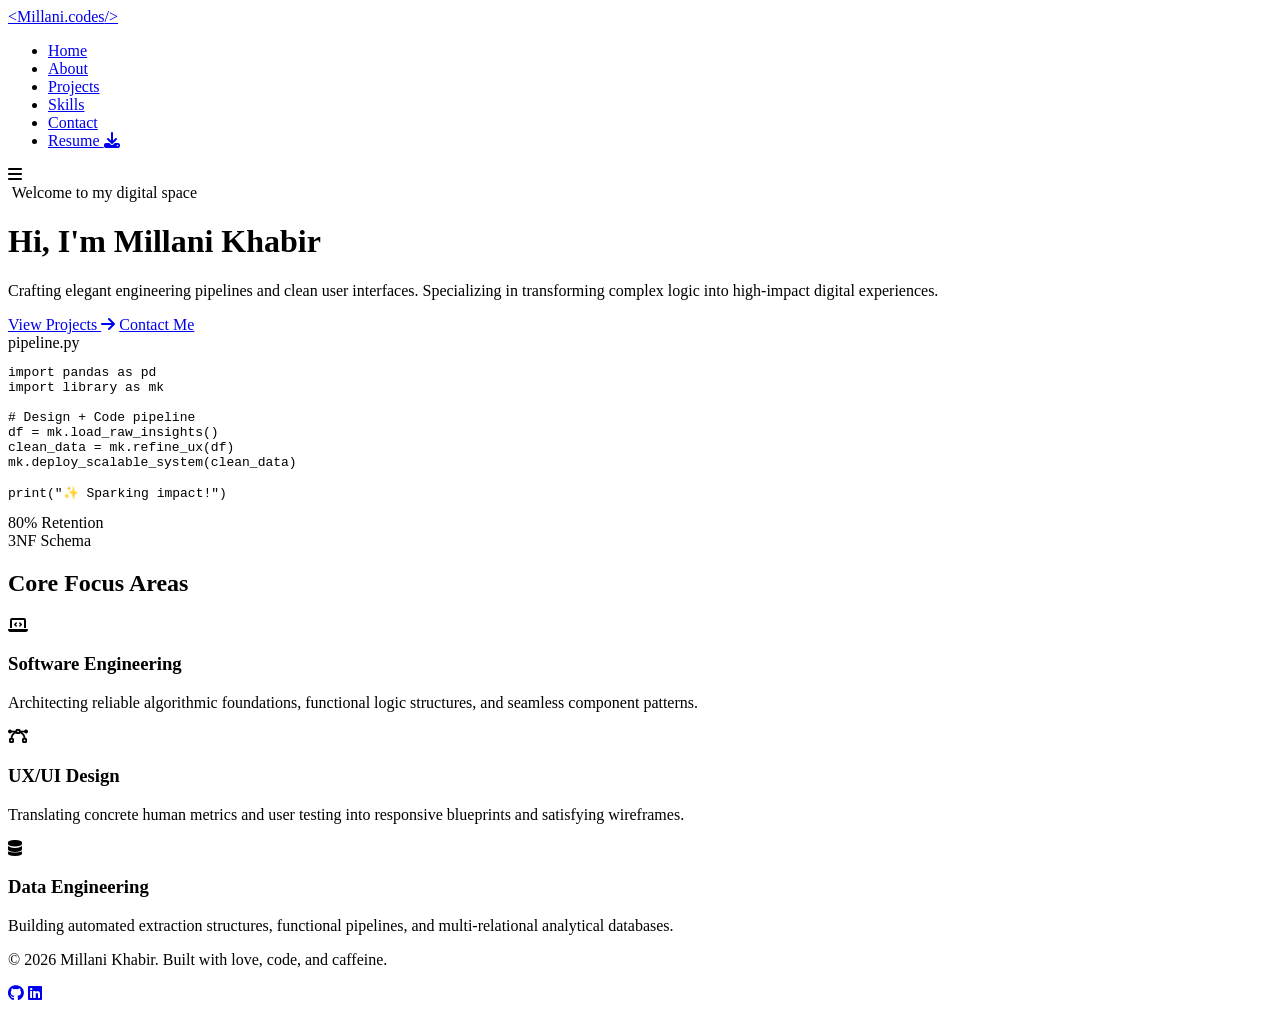
==== index.html @ d31900db "Add initial HTML structure for portfolio site file implementation" ====
<!DOCTYPE html>
<html lang="en">
<head>
    <meta charset="UTF-8">
    <meta name="viewport" content="width=device-width, initial-scale=1.0">
    <title>Millani Khabir | Portfolio</title>
    <link rel="stylesheet" href="style.css">
    <!-- Font Awesome Icons -->
    <link rel="stylesheet" href="https://cdnjs.cloudflare.com/ajax/libs/font-awesome/6.4.0/css/all.min.css">
</head>
<body>

    <!-- Navigation Bar -->
    <nav class="navbar">
        <div class="nav-container">
            <a href="index.html" class="logo">&lt;Millani<span>.codes</span>/&gt;</a>
            <ul class="nav-links">
                <li><a href="index.html" class="nav-link">Home</a></li>
                <li><a href="about.html" class="nav-link">About</a></li>
                <li><a href="projects.html" class="nav-link">Projects</a></li>
                <li><a href="skills.html" class="nav-link">Skills</a></li>
                <li><a href="contact.html" class="nav-link">Contact</a></li>
                <li><a href="assets/resume.pdf" class="btn btn-nav" download="millani_khabir.pdf">Resume <i class="fa-solid fa-download"></i></a></li>
            </ul>
            <div class="hamburger">
                <i class="fa-solid fa-bars"></i>
            </div>
        </div>
    </nav>

    <!-- Hero Section -->
    <header class="hero-section">
        <div class="container hero-container">
            <div class="hero-content scroll-reveal">
                <div class="sparkle-badge"><i class="fa-solid fa-sparkles"></i> Welcome to my digital space</div>
                <h1>Hi, I'm <span class="highlight">Millani Khabir</span></h1>
                <h2 class="typing-target"></h2>
                <p class="hero-subtitle">
                    Crafting elegant engineering pipelines and clean user interfaces. Specializing in transforming complex logic into high-impact digital experiences.
                </p>
                <div class="hero-ctas">
                    <a href="projects.html" class="btn btn-primary">View Projects <i class="fa-solid fa-arrow-right"></i></a>
                    <a href="contact.html" class="btn btn-secondary">Contact Me</a>
                </div>
            </div>

            <!-- Visual Dashboard / Code Graphics Layout -->
            <div class="hero-visual scroll-reveal">
                <div class="blob-bg"></div>
                <div class="window-card visual-card-1">
                    <div class="window-header">
                        <span class="dot red"></span><span class="dot yellow"></span><span class="dot green"></span>
                        <span class="window-title">pipeline.py</span>
                    </div>
                    <div class="window-body">
                        <pre><code><span class="keyword">import</span> pandas <span class="keyword">as</span> pd
<span class="keyword">import</span> library <span class="keyword">as</span> mk

<span class="comment"># Design + Code pipeline</span>
df = mk.load_raw_insights()
clean_data = mk.refine_ux(df)
mk.deploy_scalable_system(clean_data)

print(<span class="string">"✨ Sparking impact!"</span>)</code></pre>
                    </div>
                </div>
                <div class="window-card visual-card-2">
                    <div class="ui-mock-header">
                        <div class="ui-circle"></div>
                        <div class="ui-bar short"></div>
                    </div>
                    <div class="ui-mock-metrics">
                        <div class="ui-metric-box">
                            <span class="metric-val">80%</span>
                            <span class="metric-lbl">Retention</span>
                        </div>
                        <div class="ui-metric-box">
                            <span class="metric-val">3NF</span>
                            <span class="metric-lbl">Schema</span>
                        </div>
                    </div>
                </div>
            </div>
        </div>
    </header>

    <!-- Pillar Previews -->
    <section class="section preview-section">
        <div class="container">
            <h2 class="section-title text-center scroll-reveal">Core Focus Areas</h2>
            <div class="preview-grid">
                <div class="preview-card scroll-reveal">
                    <div class="icon-box"><i class="fa-solid fa-laptop-code"></i></div>
                    <h3>Software Engineering</h3>
                    <p>Architecting reliable algorithmic foundations, functional logic structures, and seamless component patterns.</p>
                </div>
                <div class="preview-card scroll-reveal">
                    <div class="icon-box"><i class="fa-solid fa-bezier-curve"></i></div>
                    <h3>UX/UI Design</h3>
                    <p>Translating concrete human metrics and user testing into responsive blueprints and satisfying wireframes.</p>
                </div>
                <div class="preview-card scroll-reveal">
                    <div class="icon-box"><i class="fa-solid fa-database"></i></div>
                    <h3>Data Engineering</h3>
                    <p>Building automated extraction structures, functional pipelines, and multi-relational analytical databases.</p>
                </div>
            </div>
        </div>
    </section>

    <!-- Footer -->
    <footer class="footer">
        <div class="container footer-content">
            <p>&copy; 2026 Millani Khabir. Built with love, code, and caffeine.</p>
            <div class="footer-socials">
                <a href="https://github.com/millanik" target="_blank"><i class="fa-brands fa-github"></i></a>
                <a href="https://linkedin.com/in/millanik" target="_blank"><i class="fa-brands fa-linkedin"></i></a>
            </div>
        </div>
    </footer>

    <script src="script.js"></script>
</body>
</html>
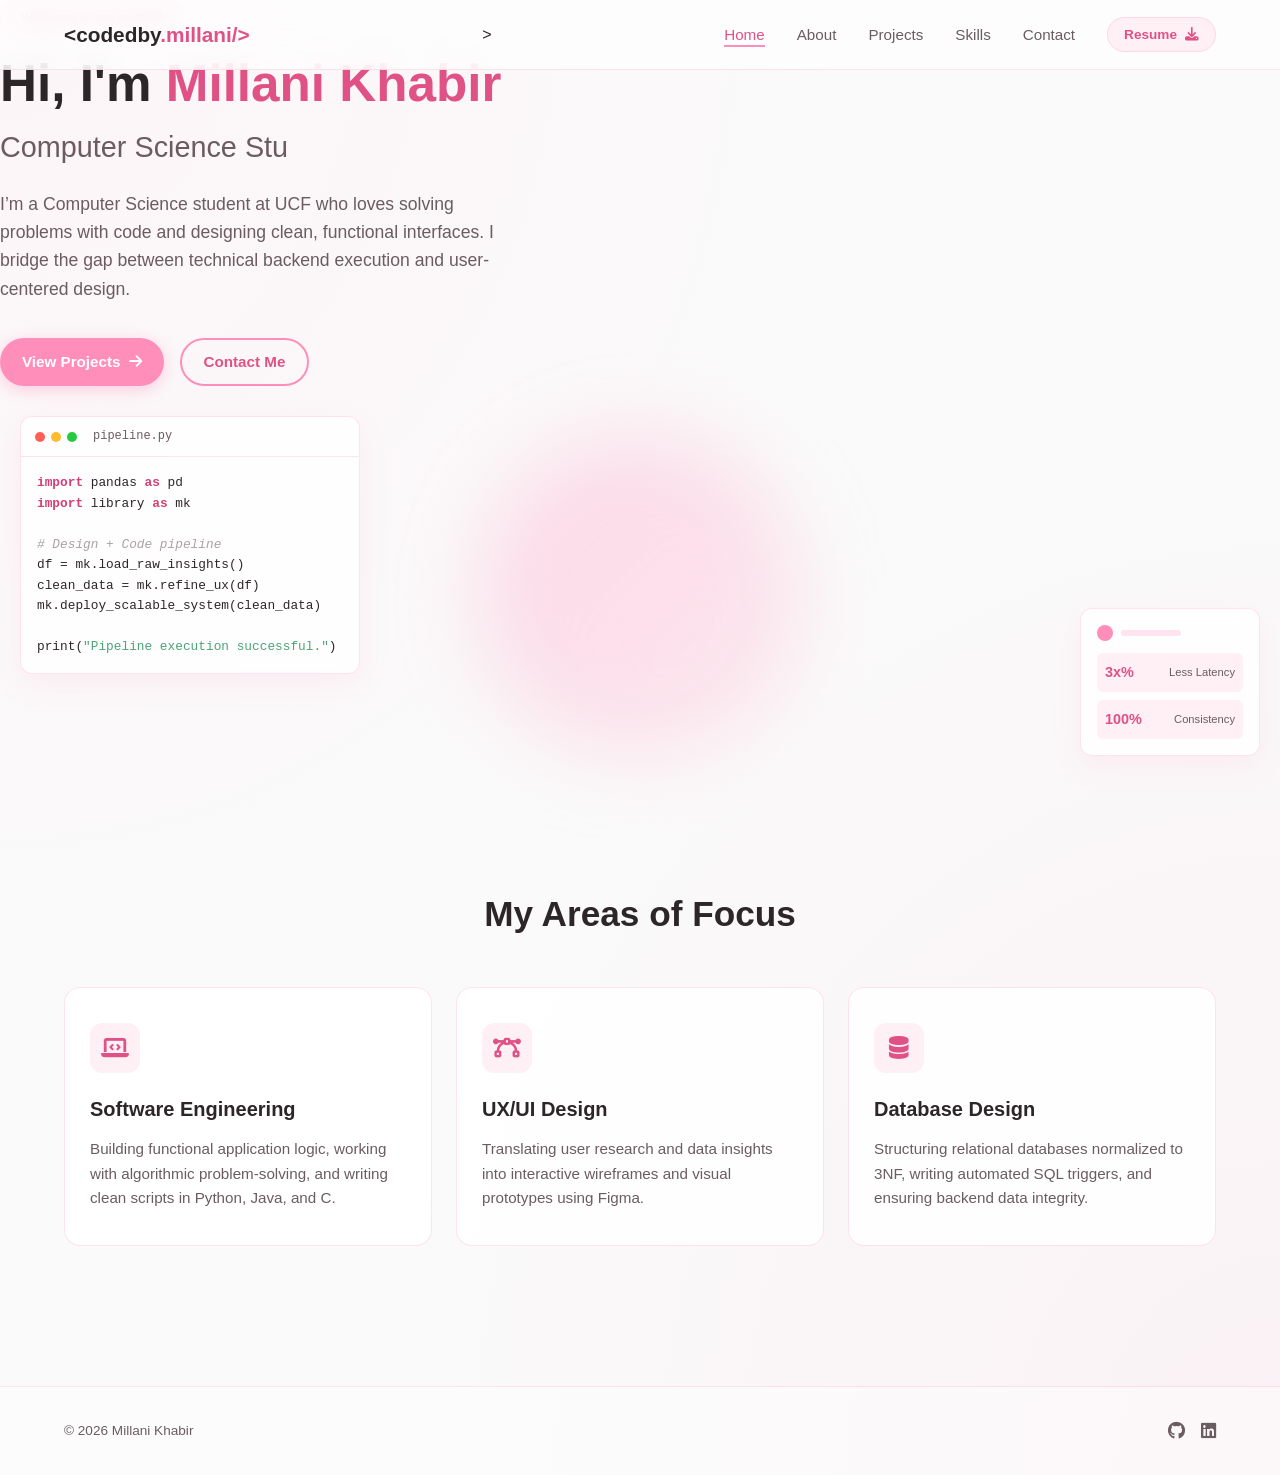
==== commit e15a5de6: "Fix logo link syntax in navigation bar" ====
--- a/index.html
+++ b/index.html
@@ -13,7 +13,7 @@
     <!-- Navigation Bar -->
     <nav class="navbar">
         <div class="nav-container">
-            <a href="index.html" class="logo">&lt;Millani<span>.codes</span>/&gt;</a>
+            <a href="index.html" class="logo">&lt;codedby<span>.millani/&gt;</span></a>>
             <ul class="nav-links">
                 <li><a href="index.html" class="nav-link">Home</a></li>
                 <li><a href="about.html" class="nav-link">About</a></li>
@@ -29,20 +29,18 @@
     </nav>
 
     <!-- Hero Section -->
-    <header class="hero-section">
-        <div class="container hero-container">
-            <div class="hero-content scroll-reveal">
-                <div class="sparkle-badge"><i class="fa-solid fa-sparkles"></i> Welcome to my digital space</div>
-                <h1>Hi, I'm <span class="highlight">Millani Khabir</span></h1>
-                <h2 class="typing-target"></h2>
-                <p class="hero-subtitle">
-                    Crafting elegant engineering pipelines and clean user interfaces. Specializing in transforming complex logic into high-impact digital experiences.
-                </p>
-                <div class="hero-ctas">
-                    <a href="projects.html" class="btn btn-primary">View Projects <i class="fa-solid fa-arrow-right"></i></a>
-                    <a href="contact.html" class="btn btn-secondary">Contact Me</a>
-                </div>
-            </div>
+    <div class="hero-content scroll-reveal">
+    <div class="sparkle-badge"><i class="fa-solid fa-hand-wave"></i> Welcome to my portfolio</div>
+    <h1>Hi, I'm <span class="highlight">Millani Khabir</span></h1>
+    <h2 class="typing-target"></h2>
+    <p class="hero-subtitle">
+        I’m a Computer Science student at UCF who loves solving problems with code and designing clean, functional interfaces. I bridge the gap between technical backend execution and user-centered design.
+    </p>
+    <div class="hero-ctas">
+        <a href="projects.html" class="btn btn-primary">View Projects <i class="fa-solid fa-arrow-right"></i></a>
+        <a href="contact.html" class="btn btn-secondary">Contact Me</a>
+    </div>
+</div>
 
             <!-- Visual Dashboard / Code Graphics Layout -->
             <div class="hero-visual scroll-reveal">
@@ -61,7 +59,7 @@
 clean_data = mk.refine_ux(df)
 mk.deploy_scalable_system(clean_data)
 
-print(<span class="string">"✨ Sparking impact!"</span>)</code></pre>
+print(<span class="string">"Pipeline execution successful."</span>)</code></pre>
                     </div>
                 </div>
                 <div class="window-card visual-card-2">
@@ -71,12 +69,12 @@
                     </div>
                     <div class="ui-mock-metrics">
                         <div class="ui-metric-box">
-                            <span class="metric-val">80%</span>
-                            <span class="metric-lbl">Retention</span>
+                            <span class="metric-val">3x%</span>
+                            <span class="metric-lbl">Less Latency</span>
                         </div>
                         <div class="ui-metric-box">
-                            <span class="metric-val">3NF</span>
-                            <span class="metric-lbl">Schema</span>
+                            <span class="metric-val">100%</span>
+                            <span class="metric-lbl">Consistency</span>
                         </div>
                     </div>
                 </div>
@@ -86,32 +84,35 @@
 
     <!-- Pillar Previews -->
     <section class="section preview-section">
-        <div class="container">
-            <h2 class="section-title text-center scroll-reveal">Core Focus Areas</h2>
-            <div class="preview-grid">
-                <div class="preview-card scroll-reveal">
-                    <div class="icon-box"><i class="fa-solid fa-laptop-code"></i></div>
-                    <h3>Software Engineering</h3>
-                    <p>Architecting reliable algorithmic foundations, functional logic structures, and seamless component patterns.</p>
-                </div>
-                <div class="preview-card scroll-reveal">
-                    <div class="icon-box"><i class="fa-solid fa-bezier-curve"></i></div>
-                    <h3>UX/UI Design</h3>
-                    <p>Translating concrete human metrics and user testing into responsive blueprints and satisfying wireframes.</p>
-                </div>
-                <div class="preview-card scroll-reveal">
-                    <div class="icon-box"><i class="fa-solid fa-database"></i></div>
-                    <h3>Data Engineering</h3>
-                    <p>Building automated extraction structures, functional pipelines, and multi-relational analytical databases.</p>
-                </div>
+    <div class="container">
+        <h2 class="section-title text-center scroll-reveal">My Areas of Focus</h2>
+        <div class="preview-grid">
+            <!-- Focus 1 -->
+            <div class="preview-card scroll-reveal">
+                <div class="icon-box"><i class="fa-solid fa-laptop-code"></i></div>
+                <h3>Software Engineering</h3>
+                <p>Building functional application logic, working with algorithmic problem-solving, and writing clean scripts in Python, Java, and C.</p>
+            </div>
+            <!-- Focus 2 -->
+            <div class="preview-card scroll-reveal">
+                <div class="icon-box"><i class="fa-solid fa-bezier-curve"></i></div>
+                <h3>UX/UI Design</h3>
+                <p>Translating user research and data insights into interactive wireframes and visual prototypes using Figma.</p>
+            </div>
+            <!-- Focus 3 -->
+            <div class="preview-card scroll-reveal">
+                <div class="icon-box"><i class="fa-solid fa-database"></i></div>
+                <h3>Database Design</h3>
+                <p>Structuring relational databases normalized to 3NF, writing automated SQL triggers, and ensuring backend data integrity.</p>
             </div>
         </div>
-    </section>
+    </div>
+</section>
 
     <!-- Footer -->
     <footer class="footer">
         <div class="container footer-content">
-            <p>&copy; 2026 Millani Khabir. Built with love, code, and caffeine.</p>
+            <p>&copy; 2026 Millani Khabir</p>
             <div class="footer-socials">
                 <a href="https://github.com/millanik" target="_blank"><i class="fa-brands fa-github"></i></a>
                 <a href="https://linkedin.com/in/millanik" target="_blank"><i class="fa-brands fa-linkedin"></i></a>
--- a/style.css
+++ b/style.css
@@ -0,0 +1,853 @@
+/* --- Style Configuration Variables --- */
+:root {
+    --primary-pink: #ff8ebb;
+    --primary-hover: #ff6b9e;
+    --dark-pink: #e05286;
+    --light-pink-bg: #fff0f5;
+    --soft-white: #fafafa;
+    --text-dark: #2d2629;
+    --text-muted: #6b5c62;
+    --card-bg: rgba(255, 255, 255, 0.85);
+    --border-color: rgba(255, 142, 187, 0.25);
+    --font-stack: -apple-system, BlinkMacSystemFont, 'Segoe UI', Roboto, Helvetica, Arial, sans-serif;
+    --transition-smooth: all 0.3s cubic-bezier(0.4, 0, 0.2, 1);
+}
+
+/* --- Base Formats & Typography --- */
+* {
+    margin: 0;
+    padding: 0;
+    box-sizing: border-box;
+}
+
+body {
+    font-family: var(--font-stack);
+    background-color: var(--soft-white);
+    background-image: 
+        radial-gradient(at 0% 0%, rgba(255, 240, 245, 0.5) 0px, transparent 50%),
+        radial-gradient(at 100% 100%, rgba(255, 142, 187, 0.08) 0px, transparent 50%);
+    color: var(--text-dark);
+    line-height: 1.6;
+    min-height: 100vh;
+    display: flex;
+    flex-direction: column;
+}
+
+.container {
+    width: 90%;
+    max-width: 1200px;
+    margin: 0 auto;
+}
+
+.page-margin {
+    margin-top: 100px;
+    flex: 1;
+}
+
+a {
+    text-decoration: none;
+    color: inherit;
+    transition: var(--transition-smooth);
+}
+
+/* --- Layout Buttons --- */
+.btn {
+    display: inline-flex;
+    align-items: center;
+    gap: 8px;
+    padding: 10px 22px;
+    border-radius: 30px;
+    font-weight: 600;
+    font-size: 0.95rem;
+    cursor: pointer;
+    transition: var(--transition-smooth);
+    border: none;
+}
+
+.btn-primary {
+    background-color: var(--primary-pink);
+    color: white;
+    box-shadow: 0 4px 15px rgba(255, 142, 187, 0.4);
+}
+
+.btn-primary:hover {
+    background-color: var(--primary-hover);
+    transform: translateY(-2px);
+    box-shadow: 0 6px 20px rgba(255, 142, 187, 0.5);
+}
+
+.btn-secondary {
+    background-color: transparent;
+    color: var(--dark-pink);
+    border: 2px solid var(--primary-pink);
+}
+
+.btn-secondary:hover {
+    background-color: var(--light-pink-bg);
+    transform: translateY(-2px);
+}
+
+.btn-nav {
+    background-color: var(--light-pink-bg);
+    color: var(--dark-pink);
+    border: 1px solid var(--border-color);
+    padding: 6px 16px;
+    font-size: 0.85rem;
+}
+
+.btn-nav:hover {
+    background-color: var(--primary-pink);
+    color: white;
+}
+
+.btn-card {
+    background-color: var(--soft-white);
+    color: var(--text-dark);
+    border: 1px solid var(--border-color);
+    padding: 8px 16px;
+    font-size: 0.85rem;
+    border-radius: 8px;
+}
+
+.btn-card:hover {
+    border-color: var(--primary-pink);
+    color: var(--dark-pink);
+    background-color: var(--light-pink-bg);
+}
+
+/* --- Responsive Navigation Structure --- */
+.navbar {
+    position: fixed;
+    top: 0;
+    left: 0;
+    width: 100%;
+    height: 70px;
+    background-color: rgba(254, 254, 254, 0.8);
+    backdrop-filter: blur(12px);
+    -webkit-backdrop-filter: blur(12px);
+    border-bottom: 1px solid var(--border-color);
+    z-index: 1000;
+}
+
+.nav-container {
+    display: flex;
+    justify-content: space-between;
+    align-items: center;
+    height: 100%;
+    width: 90%;
+    max-width: 1200px;
+    margin: 0 auto;
+}
+
+.logo {
+    font-size: 1.3rem;
+    font-weight: 700;
+    color: var(--text-dark);
+}
+
+.logo span {
+    color: var(--dark-pink);
+}
+
+.nav-links {
+    display: flex;
+    align-items: center;
+    gap: 32px;
+    list-style: none;
+}
+
+.nav-link {
+    font-size: 0.95rem;
+    font-weight: 500;
+    color: var(--text-muted);
+    position: relative;
+    padding: 4px 0;
+}
+
+.nav-link:hover, .nav-link.active-link {
+    color: var(--dark-pink);
+}
+
+.nav-link::after {
+    content: '';
+    position: absolute;
+    bottom: 0;
+    left: 0;
+    width: 0;
+    height: 2px;
+    background-color: var(--primary-pink);
+    transition: var(--transition-smooth);
+}
+
+.nav-link:hover::after, .nav-link.active-link::after {
+    width: 100%;
+}
+
+.hamburger {
+    display: none;
+    font-size: 1.4rem;
+    color: var(--text-dark);
+    cursor: pointer;
+}
+
+/* --- Homepage Layout Components --- */
+.hero-section {
+    min-height: 90vh;
+    display: flex;
+    align-items: center;
+    padding: 100px 0 60px 0;
+    overflow: hidden;
+}
+
+.hero-container {
+    display: grid;
+    grid-template-columns: 1.1fr 0.9fr;
+    gap: 60px;
+    align-items: center;
+}
+
+.sparkle-badge {
+    display: inline-flex;
+    align-items: center;
+    gap: 6px;
+    background-color: var(--light-pink-bg);
+    color: var(--dark-pink);
+    padding: 6px 14px;
+    border-radius: 20px;
+    font-size: 0.8rem;
+    font-weight: 600;
+    margin-bottom: 20px;
+    border: 1px solid rgba(255, 142, 187, 0.3);
+}
+
+.hero-content h1 {
+    font-size: 3.2rem;
+    line-height: 1.15;
+    margin-bottom: 10px;
+}
+
+.highlight {
+    color: var(--dark-pink);
+    position: relative;
+    display: inline-block;
+}
+
+.hero-content h2 {
+    font-size: 1.8rem;
+    color: var(--text-muted);
+    margin-bottom: 20px;
+    font-weight: 500;
+    min-height: 40px;
+}
+
+.hero-subtitle {
+    font-size: 1.1rem;
+    color: var(--text-muted);
+    margin-bottom: 35px;
+    max-width: 520px;
+}
+
+.hero-ctas {
+    display: flex;
+    gap: 16px;
+}
+
+/* --- Hero Graphics Showcase --- */
+.hero-visual {
+    position: relative;
+    display: flex;
+    justify-content: center;
+    align-items: center;
+    height: 420px;
+    width: 100%;
+}
+
+.blob-bg {
+    position: absolute;
+    width: 320px;
+    height: 320px;
+    background: linear-gradient(135deg, rgba(255,142,187,0.3) 0%, rgba(255,200,220,0.4) 100%);
+    filter: blur(40px);
+    border-radius: 50%;
+    z-index: 1;
+}
+
+.window-card {
+    background: var(--card-bg);
+    border: 1px solid var(--border-color);
+    border-radius: 12px;
+    box-shadow: 0 10px 30px rgba(255, 142, 187, 0.1);
+    backdrop-filter: blur(8px);
+    -webkit-backdrop-filter: blur(8px);
+    position: absolute;
+    z-index: 2;
+    transition: var(--transition-smooth);
+}
+
+.window-card:hover {
+    transform: translateY(-4px);
+    box-shadow: 0 15px 35px rgba(255, 142, 187, 0.15);
+}
+
+.visual-card-1 {
+    width: 340px;
+    top: 30px;
+    left: 20px;
+}
+
+.window-header {
+    display: flex;
+    align-items: center;
+    gap: 6px;
+    padding: 10px 14px;
+    border-bottom: 1px solid var(--border-color);
+}
+
+.dot {
+    width: 10px;
+    height: 10px;
+    border-radius: 50%;
+}
+
+.dot.red { background-color: #ff5f56; }
+.dot.yellow { background-color: #ffbd2e; }
+.dot.green { background-color: #27c93f; }
+
+.window-title {
+    font-size: 0.75rem;
+    font-family: monospace;
+    color: var(--text-muted);
+    margin-left: 10px;
+}
+
+.window-body {
+    padding: 16px;
+    font-family: monospace;
+    font-size: 0.8rem;
+    color: var(--text-dark);
+}
+
+.keyword { color: #d33f77; font-weight: bold; }
+.comment { color: #aaa1a4; font-style: italic; }
+.string { color: #4ba377; }
+
+.visual-card-2 {
+    width: 180px;
+    bottom: 50px;
+    right: 20px;
+    padding: 16px;
+}
+
+.ui-mock-header {
+    display: flex;
+    align-items: center;
+    gap: 8px;
+    margin-bottom: 12px;
+}
+
+.ui-circle {
+    width: 16px;
+    height: 16px;
+    background-color: var(--primary-pink);
+    border-radius: 50%;
+}
+
+.ui-bar {
+    height: 6px;
+    background-color: var(--border-color);
+    border-radius: 4px;
+}
+
+.ui-bar.short { width: 60px; }
+
+.ui-mock-metrics {
+    display: flex;
+    flex-direction: column;
+    gap: 8px;
+}
+
+.ui-metric-box {
+    background-color: var(--light-pink-bg);
+    padding: 8px;
+    border-radius: 6px;
+    display: flex;
+    justify-content: space-between;
+    align-items: center;
+}
+
+.metric-val {
+    font-size: 0.9rem;
+    font-weight: 700;
+    color: var(--dark-pink);
+}
+
+.metric-lbl {
+    font-size: 0.7rem;
+    color: var(--text-muted);
+}
+
+/* --- Focus Area Core Layout Previews --- */
+.section {
+    padding: 80px 0;
+}
+
+.text-center { text-align: center; }
+
+.section-title {
+    font-size: 2.2rem;
+    margin-bottom: 45px;
+    position: relative;
+}
+
+.preview-grid {
+    display: grid;
+    grid-template-columns: repeat(auto-fit, minmax(280px, 1fr));
+    gap: 24px;
+}
+
+.preview-card {
+    background: var(--card-bg);
+    border: 1px solid var(--border-color);
+    padding: 35px 25px;
+    border-radius: 16px;
+    transition: var(--transition-smooth);
+}
+
+.preview-card:hover {
+    transform: translateY(-6px);
+    border-color: var(--primary-pink);
+    box-shadow: 0 12px 25px rgba(255, 142, 187, 0.08);
+}
+
+.icon-box {
+    width: 50px;
+    height: 50px;
+    background-color: var(--light-pink-bg);
+    color: var(--dark-pink);
+    display: flex;
+    align-items: center;
+    justify-content: center;
+    border-radius: 12px;
+    font-size: 1.4rem;
+    margin-bottom: 20px;
+}
+
+.preview-card h3 {
+    font-size: 1.25rem;
+    margin-bottom: 12px;
+}
+
+.preview-card p {
+    color: var(--text-muted);
+    font-size: 0.95rem;
+}
+
+/* --- About Structure Components --- */
+.section-badge {
+    display: inline-block;
+    color: var(--dark-pink);
+    font-size: 0.85rem;
+    font-weight: 700;
+    text-transform: uppercase;
+    letter-spacing: 1px;
+    margin-bottom: 10px;
+}
+
+.page-title {
+    font-size: 2.6rem;
+    margin-bottom: 25px;
+}
+
+.section-subtitle {
+    color: var(--text-muted);
+    max-width: 600px;
+    margin: 0 auto 40px auto;
+}
+
+.about-wrapper {
+    display: grid;
+    grid-template-columns: 1.2fr 0.8fr;
+    gap: 40px;
+    align-items: start;
+}
+
+.about-main-text p {
+    margin-bottom: 20px;
+    font-size: 1.05rem;
+    color: var(--text-dark);
+}
+
+.focus-card {
+    background: var(--card-bg);
+    border: 1px solid var(--border-color);
+    border-radius: 16px;
+    padding: 30px;
+    box-shadow: 0 4px 20px rgba(0,0,0,0.02);
+}
+
+.focus-card h3 {
+    font-size: 1.2rem;
+    margin-bottom: 20px;
+    display: flex;
+    align-items: center;
+    gap: 10px;
+    color: var(--dark-pink);
+}
+
+.focus-list {
+    list-style: none;
+    display: flex;
+    flex-direction: column;
+    gap: 16px;
+}
+
+.focus-list li {
+    display: flex;
+    flex-direction: column;
+    gap: 4px;
+    padding-left: 12px;
+    border-left: 2px solid var(--primary-pink);
+}
+
+.focus-list strong {
+    font-size: 0.95rem;
+}
+
+.focus-list span {
+    font-size: 0.85rem;
+    color: var(--text-muted);
+}
+
+/* --- Projects Interactive Layout Section --- */
+.filter-wrapper {
+    display: flex;
+    justify-content: center;
+    gap: 12px;
+    margin-bottom: 40px;
+    flex-wrap: wrap;
+}
+
+.filter-btn {
+    background-color: transparent;
+    border: 1px solid var(--border-color);
+    padding: 8px 18px;
+    border-radius: 20px;
+    font-weight: 500;
+    font-size: 0.9rem;
+    cursor: pointer;
+    color: var(--text-muted);
+    transition: var(--transition-smooth);
+}
+
+.filter-btn:hover, .filter-btn.active {
+    background-color: var(--primary-pink);
+    color: white;
+    border-color: var(--primary-pink);
+}
+
+.projects-grid {
+    display: grid;
+    grid-template-columns: repeat(auto-fill, minmax(320px, 1fr));
+    gap: 24px;
+}
+
+.project-card {
+    background: var(--card-bg);
+    border: 1px solid var(--border-color);
+    border-radius: 16px;
+    padding: 24px;
+    display: flex;
+    flex-direction: column;
+    transition: var(--transition-smooth);
+}
+
+.project-card.hide {
+    display: none;
+}
+
+.project-header {
+    margin-bottom: 14px;
+}
+
+.proj-category {
+    font-size: 0.75rem;
+    font-weight: 600;
+    color: var(--dark-pink);
+    background-color: var(--light-pink-bg);
+    padding: 4px 10px;
+    border-radius: 12px;
+}
+
+.project-card h3 {
+    font-size: 1.3rem;
+    margin-bottom: 10px;
+}
+
+.project-card p {
+    font-size: 0.95rem;
+    color: var(--text-muted);
+    margin-bottom: 20px;
+    flex: 1;
+}
+
+.tech-tags {
+    display: flex;
+    gap: 8px;
+    flex-wrap: wrap;
+    margin-bottom: 20px;
+}
+
+.tech-tags span {
+    font-size: 0.75rem;
+    background-color: rgba(0, 0, 0, 0.04);
+    padding: 4px 10px;
+    border-radius: 6px;
+    font-weight: 500;
+}
+
+.project-links {
+    display: flex;
+    gap: 10px;
+}
+
+/* --- Skills Inventory Section --- */
+.skills-grid {
+    display: grid;
+    grid-template-columns: repeat(auto-fit, minmax(300px, 1fr));
+    gap: 24px;
+}
+
+.skills-card {
+    background: var(--card-bg);
+    border: 1px solid var(--border-color);
+    border-radius: 16px;
+    padding: 24px;
+}
+
+.skills-card-header {
+    display: flex;
+    align-items: center;
+    gap: 12px;
+    margin-bottom: 18px;
+    color: var(--dark-pink);
+}
+
+.skills-card-header i {
+    font-size: 1.2rem;
+}
+
+.skills-card-header h3 {
+    font-size: 1.15rem;
+    color: var(--text-dark);
+}
+
+.pill-container {
+    display: flex;
+    gap: 8px;
+    flex-wrap: wrap;
+}
+
+.pill {
+    background-color: white;
+    border: 1px solid rgba(255, 142, 187, 0.15);
+    padding: 6px 14px;
+    border-radius: 20px;
+    font-size: 0.85rem;
+    font-weight: 500;
+    transition: var(--transition-smooth);
+}
+
+.skills-card:hover .pill {
+    border-color: rgba(255, 142, 187, 0.4);
+}
+
+/* --- Contact & Request Layout Card --- */
+.contact-grid {
+    display: grid;
+    grid-template-columns: 0.9fr 1.1fr;
+    gap: 40px;
+    align-items: start;
+    max-width: 900px;
+    margin: 40px auto 0 auto;
+}
+
+.contact-info h3 {
+    font-size: 1.4rem;
+    margin-bottom: 14px;
+}
+
+.contact-info p {
+    color: var(--text-muted);
+    margin-bottom: 30px;
+}
+
+.info-links {
+    display: flex;
+    flex-direction: column;
+    gap: 16px;
+}
+
+.info-item {
+    display: flex;
+    align-items: center;
+    gap: 14px;
+    padding: 14px;
+    background: var(--card-bg);
+    border: 1px solid var(--border-color);
+    border-radius: 12px;
+    font-weight: 500;
+    font-size: 0.95rem;
+}
+
+.info-item i {
+    font-size: 1.2rem;
+    color: var(--dark-pink);
+    width: 24px;
+    text-align: center;
+}
+
+.info-item:hover {
+    border-color: var(--primary-pink);
+    transform: translateX(4px);
+}
+
+.contact-form-card {
+    background: var(--card-bg);
+    border: 1px solid var(--border-color);
+    padding: 30px;
+    border-radius: 16px;
+    box-shadow: 0 4px 20px rgba(0,0,0,0.01);
+}
+
+.form-group {
+    display: flex;
+    flex-direction: column;
+    gap: 6px;
+    margin-bottom: 18px;
+}
+
+.form-group label {
+    font-size: 0.85rem;
+    font-weight: 600;
+    color: var(--text-dark);
+}
+
+.form-group input, .form-group textarea {
+    font-family: var(--font-stack);
+    padding: 12px;
+    border: 1px solid var(--border-color);
+    background-color: rgba(255,255,255,0.6);
+    border-radius: 8px;
+    outline: none;
+    font-size: 0.95rem;
+    transition: var(--transition-smooth);
+}
+
+.form-group input:focus, .form-group textarea:focus {
+    border-color: var(--primary-pink);
+    background-color: white;
+    box-shadow: 0 0 0 3px rgba(255, 142, 187, 0.15);
+}
+
+.full-width {
+    width: 100%;
+    justify-content: center;
+}
+
+/* --- Universal Static Footer --- */
+.footer {
+    border-top: 1px solid var(--border-color);
+    padding: 30px 0;
+    background-color: rgba(255, 255, 255, 0.4);
+    margin-top: 60px;
+}
+
+.footer-content {
+    display: flex;
+    justify-content: space-between;
+    align-items: center;
+    flex-wrap: wrap;
+    gap: 16px;
+    font-size: 0.85rem;
+    color: var(--text-muted);
+}
+
+.footer-socials {
+    display: flex;
+    gap: 16px;
+    font-size: 1.1rem;
+}
+
+/* --- Reveal Mechanics Animations --- */
+.scroll-reveal {
+    opacity: 0;
+    transform: translateY(20px);
+    transition: opacity 0.6s ease-out, transform 0.6s ease-out;
+}
+
+.scroll-reveal.visible {
+    opacity: 1;
+    transform: translateY(0);
+}
+
+.animate-fade {
+    animation: fadeIn 0.5s ease-in-out forwards;
+}
+
+@keyframes fadeIn {
+    from { opacity: 0; transform: translateY(10px); }
+    to { opacity: 1; transform: translateY(0); }
+}
+
+/* --- Responsive Layout Breakers --- */
+@media (max-width: 992px) {
+    .hero-section {
+        padding-top: 120px;
+    }
+    .hero-container {
+        grid-template-columns: 1fr;
+        text-align: center;
+        padding-bottom: 20px;
+        gap: 40px;
+    }
+    .hero-content h1 { font-size: 2.8rem; }
+    .hero-subtitle { margin: 0 auto 30px auto; }
+    .hero-ctas { justify-content: center; }
+    .hero-visual { 
+        height: auto; 
+        min-height: 380px;
+        margin-top: 40px; 
+        flex-direction: column;
+        gap: 20px;
+    }
+    .visual-card-1, .visual-card-2 {
+        position: relative !important;
+        top: auto !important;
+        left: auto !important;
+        right: auto !important;
+        bottom: auto !important;
+        width: 100% !important;
+        max-width: 340px;
+    }
+    .about-wrapper, .contact-grid { grid-template-columns: 1fr; }
+}
+
+@media (max-width: 768px) {
+    .hamburger { display: block; }
+    .nav-links {
+        position: absolute;
+        top: 70px;
+        left: -100%;
+        width: 100%;
+        height: calc(100vh - 70px);
+        background-color: rgba(254, 254, 254, 0.98);
+        flex-direction: column;
+        padding: 40px 0;
+        gap: 24px;
+        transition: left 0.4s ease;
+        border-bottom: 1px solid var(--border-color);
+    }
+    .nav-links.active { left: 0; }
+    .btn-nav { padding: 10px 24px; font-size: 1rem; }
+    .section { padding: 50px 0; }
+}
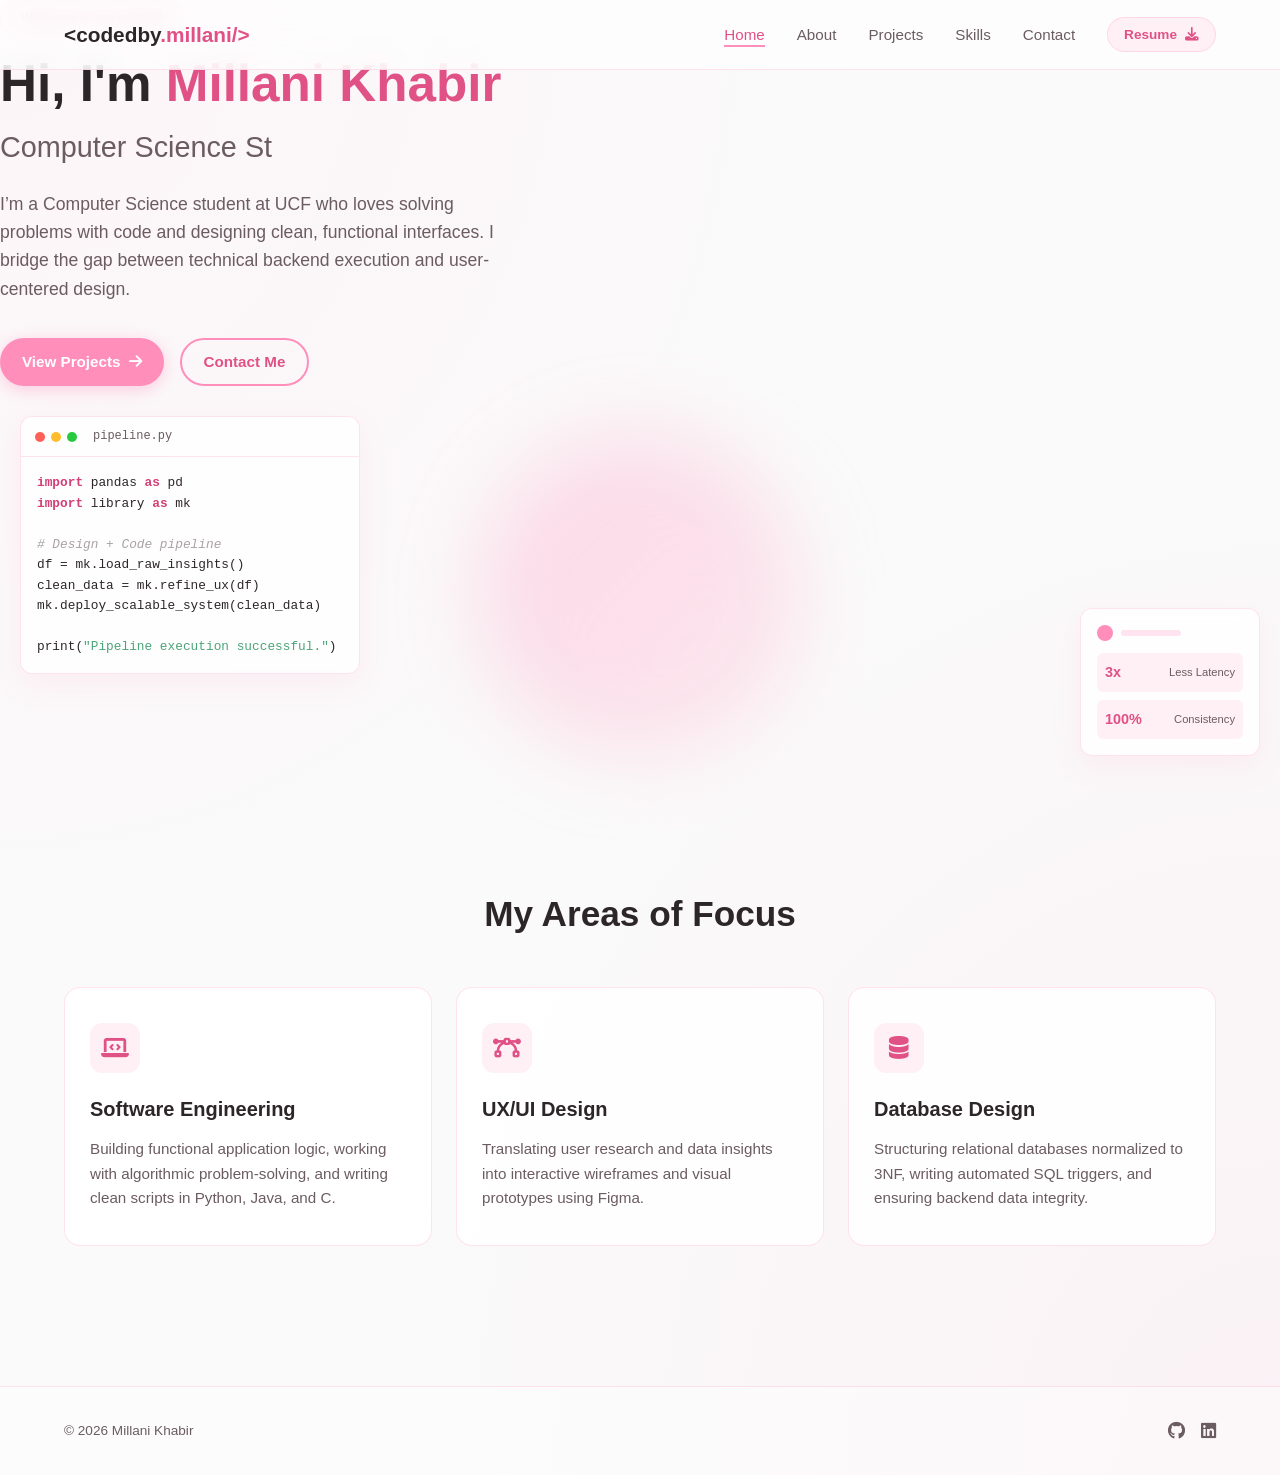
==== commit 0ab68cfc: "Fix HTML entity encoding in navigation bar" ====
--- a/index.html
+++ b/index.html
@@ -13,7 +13,7 @@
     <!-- Navigation Bar -->
     <nav class="navbar">
         <div class="nav-container">
-            <a href="index.html" class="logo">&lt;codedby<span>.millani/&gt;</span></a>>
+            <a href="index.html" class="logo">&lt;codedby<span>.millani/&gt;</span></a>
             <ul class="nav-links">
                 <li><a href="index.html" class="nav-link">Home</a></li>
                 <li><a href="about.html" class="nav-link">About</a></li>
@@ -69,7 +69,7 @@
                     </div>
                     <div class="ui-mock-metrics">
                         <div class="ui-metric-box">
-                            <span class="metric-val">3x%</span>
+                            <span class="metric-val">3x</span>
                             <span class="metric-lbl">Less Latency</span>
                         </div>
                         <div class="ui-metric-box">
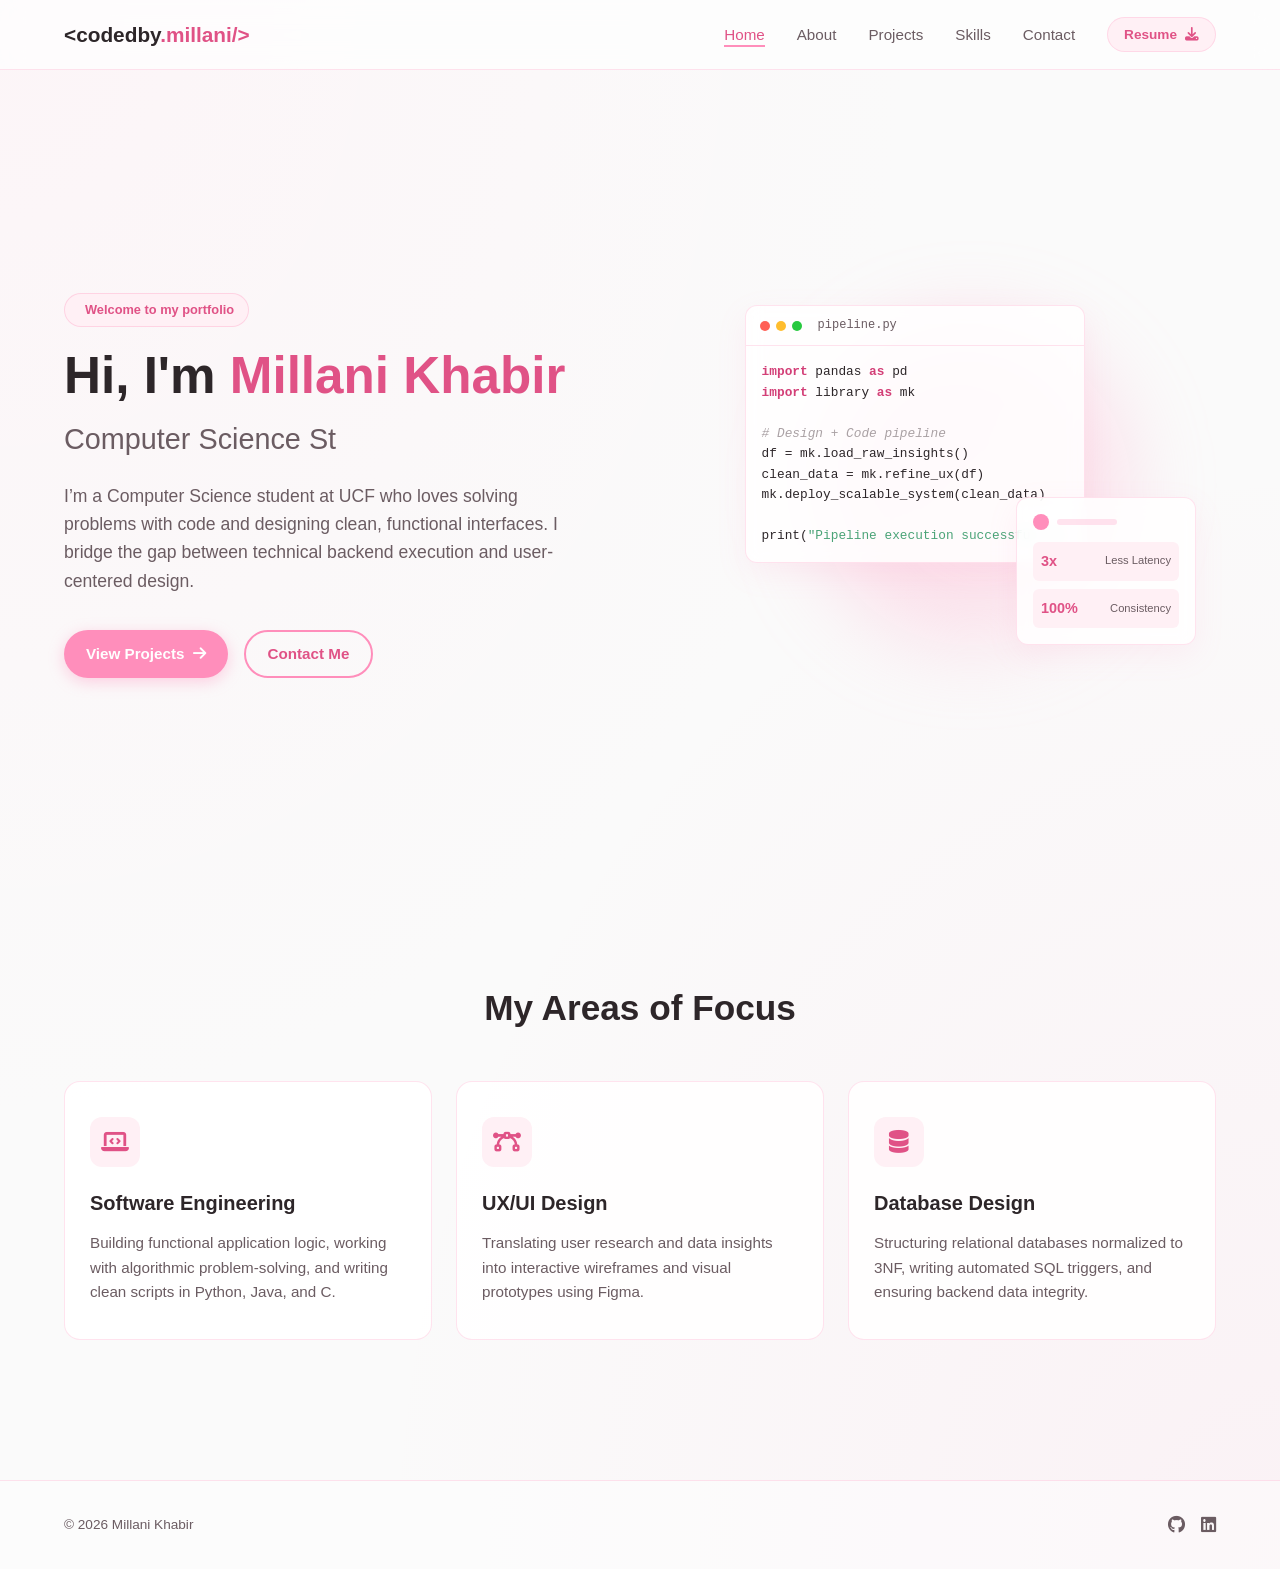
==== commit d2230622: "Refactor hero section into header for better structure" ====
--- a/index.html
+++ b/index.html
@@ -29,20 +29,22 @@
     </nav>
 
     <!-- Hero Section -->
-    <div class="hero-content scroll-reveal">
-    <div class="sparkle-badge"><i class="fa-solid fa-hand-wave"></i> Welcome to my portfolio</div>
-    <h1>Hi, I'm <span class="highlight">Millani Khabir</span></h1>
-    <h2 class="typing-target"></h2>
-    <p class="hero-subtitle">
-        I’m a Computer Science student at UCF who loves solving problems with code and designing clean, functional interfaces. I bridge the gap between technical backend execution and user-centered design.
-    </p>
-    <div class="hero-ctas">
-        <a href="projects.html" class="btn btn-primary">View Projects <i class="fa-solid fa-arrow-right"></i></a>
-        <a href="contact.html" class="btn btn-secondary">Contact Me</a>
-    </div>
-</div>
+    <header class="hero-section">
+        <div class="hero-container container">
+            
+            <div class="hero-content scroll-reveal">
+                <div class="sparkle-badge"><i class="fa-solid fa-hand-wave"></i> Welcome to my portfolio</div>
+                <h1>Hi, I'm <span class="highlight">Millani Khabir</span></h1>
+                <h2 class="typing-target"></h2>
+                <p class="hero-subtitle">
+                    I’m a Computer Science student at UCF who loves solving problems with code and designing clean, functional interfaces. I bridge the gap between technical backend execution and user-centered design.
+                </p>
+                <div class="hero-ctas">
+                    <a href="projects.html" class="btn btn-primary">View Projects <i class="fa-solid fa-arrow-right"></i></a>
+                    <a href="contact.html" class="btn btn-secondary">Contact Me</a>
+                </div>
+            </div>
 
-            <!-- Visual Dashboard / Code Graphics Layout -->
             <div class="hero-visual scroll-reveal">
                 <div class="blob-bg"></div>
                 <div class="window-card visual-card-1">
@@ -62,6 +64,7 @@
 print(<span class="string">"Pipeline execution successful."</span>)</code></pre>
                     </div>
                 </div>
+                
                 <div class="window-card visual-card-2">
                     <div class="ui-mock-header">
                         <div class="ui-circle"></div>
@@ -79,9 +82,10 @@
                     </div>
                 </div>
             </div>
+
         </div>
     </header>
-
+    
     <!-- Pillar Previews -->
     <section class="section preview-section">
     <div class="container">
--- a/style.css
+++ b/style.css
@@ -192,10 +192,11 @@
 
 /* --- Homepage Layout Components --- */
 .hero-section {
-    min-height: 90vh;
-    display: flex;
-    align-items: center;
-    padding: 100px 0 60px 0;
+    min-height: calc(100vh - 70px); /* Factors in the 70px fixed navbar height */
+    display: flex;
+    align-items: center;
+    padding: 40px 0; /* Creates an even, cushioned margin top and bottom */
+    margin-top: 70px; /* Pushes the section safely below your navbar */
     overflow: hidden;
 }
 
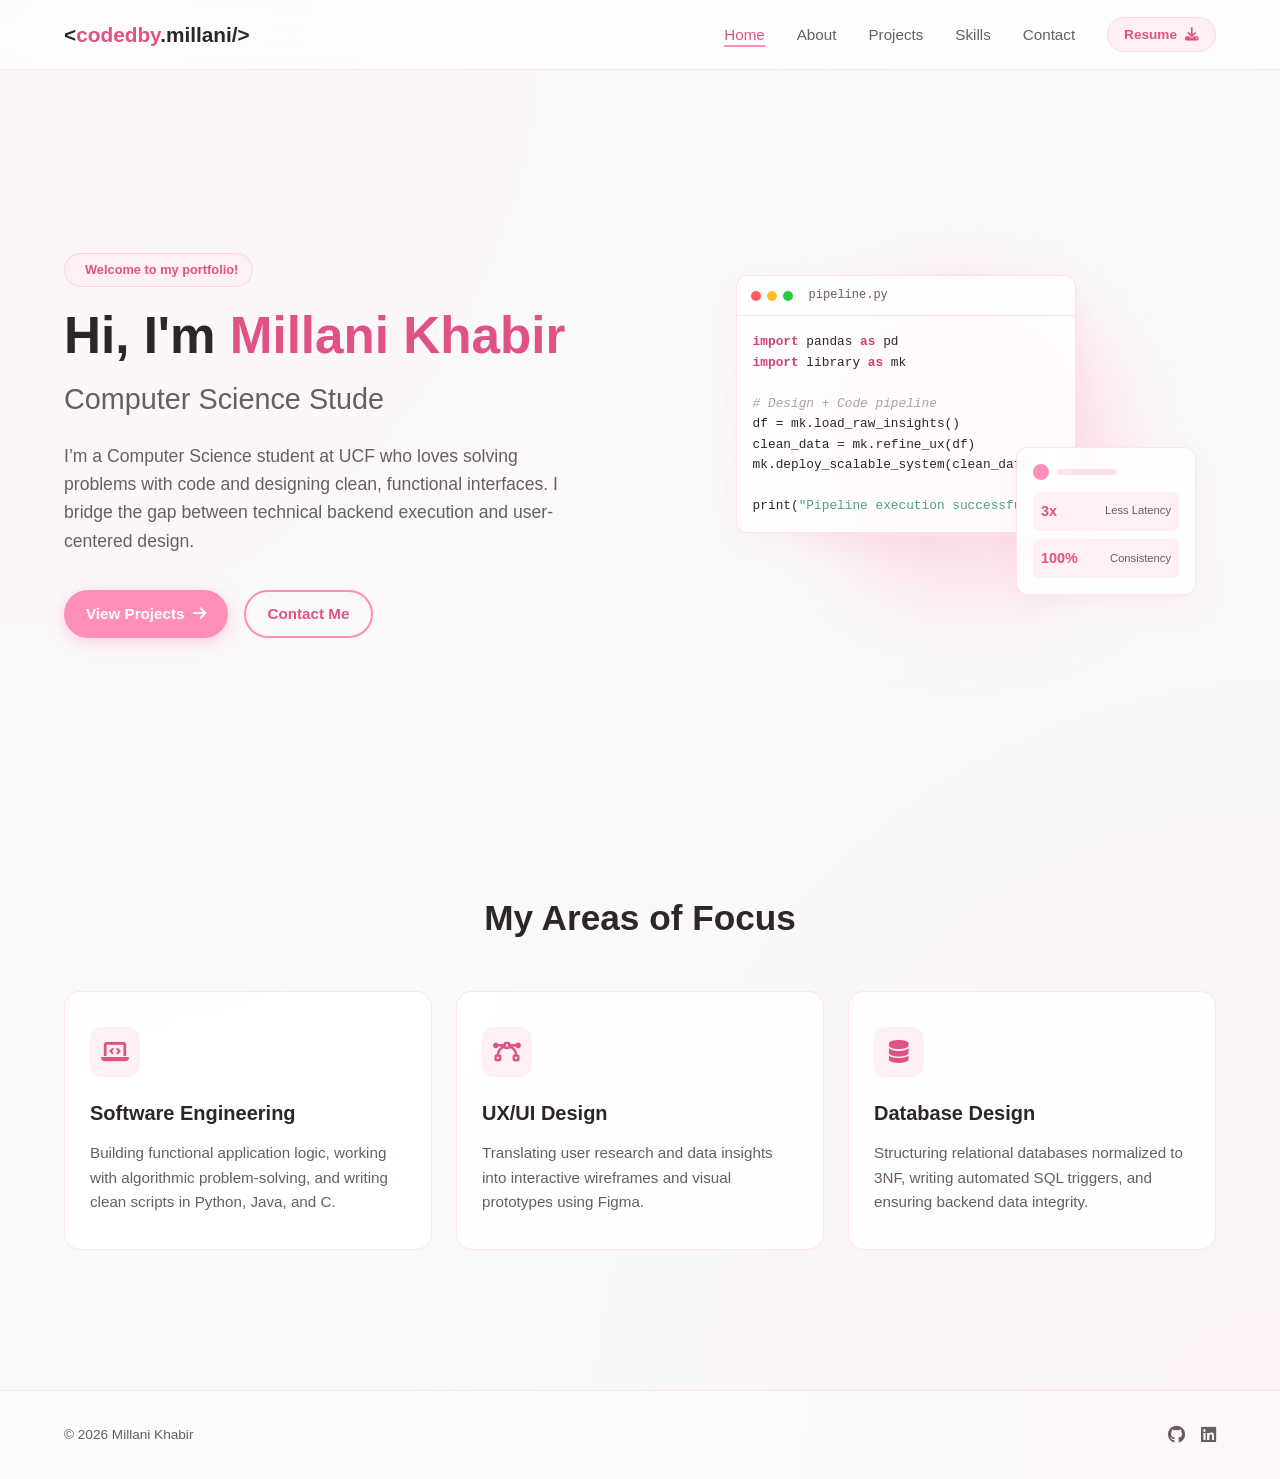
==== commit d2d55615: "Fix logo link in navigation bar" ====
--- a/index.html
+++ b/index.html
@@ -13,7 +13,7 @@
     <!-- Navigation Bar -->
     <nav class="navbar">
         <div class="nav-container">
-            <a href="index.html" class="logo">&lt;codedby<span>.millani/&gt;</span></a>
+            <a href="index.html" class="logo">&lt;<span>codedby</span>.millani/&gt;</a>
             <ul class="nav-links">
                 <li><a href="index.html" class="nav-link">Home</a></li>
                 <li><a href="about.html" class="nav-link">About</a></li>
@@ -33,7 +33,7 @@
         <div class="hero-container container">
             
             <div class="hero-content scroll-reveal">
-                <div class="sparkle-badge"><i class="fa-solid fa-hand-wave"></i> Welcome to my portfolio</div>
+                <div class="sparkle-badge"><i class="fa-solid fa-hand-wave"></i> Welcome to my portfolio!</div>
                 <h1>Hi, I'm <span class="highlight">Millani Khabir</span></h1>
                 <h2 class="typing-target"></h2>
                 <p class="hero-subtitle">
--- a/style.css
+++ b/style.css
@@ -28,9 +28,13 @@
         radial-gradient(at 100% 100%, rgba(255, 142, 187, 0.08) 0px, transparent 50%);
     color: var(--text-dark);
     line-height: 1.6;
-    min-height: 100vh;
+    min-height: 100vh; /* Fixed typo: changed 100-vh to 100vh */
     display: flex;
     flex-direction: column;
+}
+
+.hero-content {
+    text-align: left; /* Explicitly align text elements left inside the grid item */
 }
 
 .container {
@@ -192,18 +196,17 @@
 
 /* --- Homepage Layout Components --- */
 .hero-section {
-    min-height: calc(100vh - 70px); /* Factors in the 70px fixed navbar height */
-    display: flex;
-    align-items: center;
-    padding: 40px 0; /* Creates an even, cushioned margin top and bottom */
-    margin-top: 70px; /* Pushes the section safely below your navbar */
+    min-height: 90vh;
+    display: flex;
+    align-items: center;
+    padding-top: 80px;
     overflow: hidden;
 }
 
 .hero-container {
     display: grid;
     grid-template-columns: 1.1fr 0.9fr;
-    gap: 60px;
+    gap: 40px;
     align-items: center;
 }
 
@@ -259,8 +262,7 @@
     display: flex;
     justify-content: center;
     align-items: center;
-    height: 420px;
-    width: 100%;
+    height: 400px;
 }
 
 .blob-bg {
@@ -802,34 +804,15 @@
 
 /* --- Responsive Layout Breakers --- */
 @media (max-width: 992px) {
-    .hero-section {
-        padding-top: 120px;
-    }
     .hero-container {
         grid-template-columns: 1fr;
         text-align: center;
-        padding-bottom: 20px;
-        gap: 40px;
+        padding-bottom: 40px;
     }
     .hero-content h1 { font-size: 2.8rem; }
     .hero-subtitle { margin: 0 auto 30px auto; }
     .hero-ctas { justify-content: center; }
-    .hero-visual { 
-        height: auto; 
-        min-height: 380px;
-        margin-top: 40px; 
-        flex-direction: column;
-        gap: 20px;
-    }
-    .visual-card-1, .visual-card-2 {
-        position: relative !important;
-        top: auto !important;
-        left: auto !important;
-        right: auto !important;
-        bottom: auto !important;
-        width: 100% !important;
-        max-width: 340px;
-    }
+    .hero-visual { height: 350px; margin-top: 20px; }
     .about-wrapper, .contact-grid { grid-template-columns: 1fr; }
 }
 
